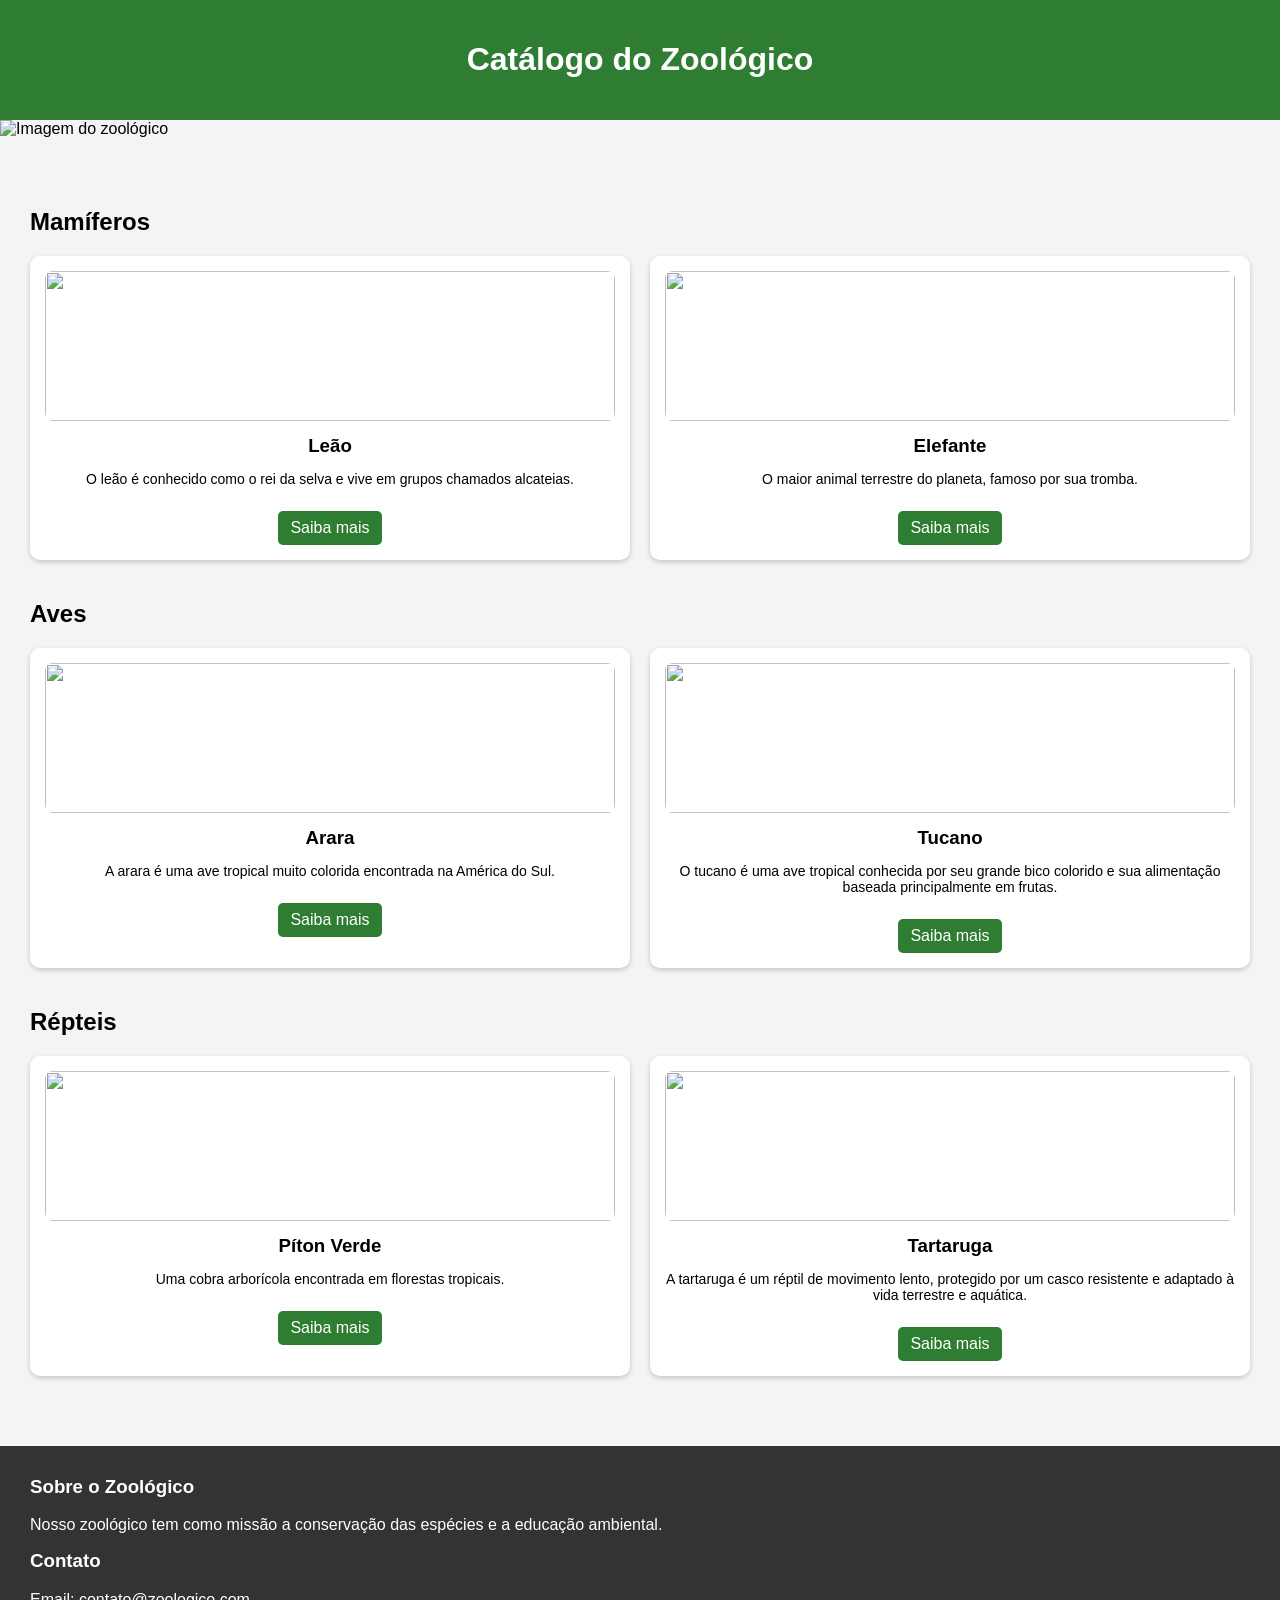
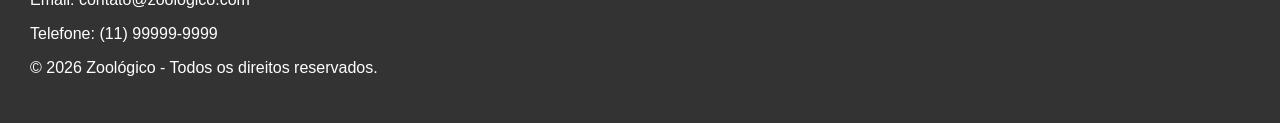
==== index.html @ 5257aa0c "Add files via upload" ====
<!DOCTYPE html> <!-- Define que o documento usa HTML5 -->
<html lang="pt-br"> <!-- Início do HTML e idioma da página -->

<head> <!-- Cabeçalho da página (configurações e estilos) -->
<meta charset="UTF-8"> <!-- Permite acentos e caracteres especiais -->
<meta name="viewport" content="width=device-width, initial-scale=1.0"> <!-- Responsividade em celulares -->
<title>Catálogo do Zoológico</title> <!-- Título que aparece na aba do navegador -->


</head>

<body> <!-- Início do conteúdo visível da página -->

<header> <!-- Cabeçalho do site -->
<h1>Catálogo do Zoológico</h1> <!-- Título principal -->
</header>

<section class="banner"> <!-- Seção da imagem principal -->
<img src="https://dynamic-media-cdn.tripadvisor.com/media/photo-o/30/90/44/1d/nova-fachada-do-zoo-sao.jpg?w=900&h=500&s=1" alt="Imagem do zoológico">
</section>



</section>

<section class="animais"> <!-- Área com lista de animais -->

<h2>Mamíferos</h2> <!-- Título da categoria -->

<div class="grid"> <!-- Grade de cards -->

<div class="card"> <!-- Card do animal -->
<img src="https://upload.wikimedia.org/wikipedia/commons/7/73/Lion_waiting_in_Namibia.jpg">
<h3>Leão</h3>
<p>O leão é conhecido como o rei da selva e vive em grupos chamados alcateias.</p>
<a href="leao1.html" target="_blank">Saiba mais</a>
</div>

<div class="card"> <!-- Card do animal -->
<img src="https://upload.wikimedia.org/wikipedia/commons/3/37/African_Bush_Elephant.jpg">
<h3>Elefante</h3>
<p>O maior animal terrestre do planeta, famoso por sua tromba.</p>
<a href="elefante.html" target="_blank">Saiba mais</a>
</div>

</div>

<h2>Aves</h2> <!-- Categoria aves -->

<div class="grid">

<div class="card"> <!-- Card do animal -->
<img src="https://s1.static.brasilescola.uol.com.br/be/conteudo/images/arara-azul.jpg">
<h3>Arara</h3>
<p>A arara é uma ave tropical muito colorida encontrada na América do Sul.</p>
<a href="arara.html" target="_blank">Saiba mais</a>
</div>

<div class="card"> <!-- Card do animal -->
<img src="https://encrypted-tbn0.gstatic.com/images?q=tbn:ANd9GcT-Q-K8sFMa5mlEY-KuoNthKukAfFhszqX4SQ&s">
<h3>Tucano</h3>
<p>O tucano é uma ave tropical conhecida por seu grande bico colorido e sua alimentação baseada principalmente em frutas.</p>
<a href="tucano.html" target="_blank">Saiba mais</a>
</div>

</div>

<h2>Répteis</h2> <!-- Categoria répteis -->

<div class="grid">

<div class="card"> <!-- Card do animal -->
<img src="https://encrypted-tbn0.gstatic.com/images?q=tbn:ANd9GcTpHHe9cPnVMQlloplyFQHMvNINW4sCVCExthgiGFIe0U9KidEsibSbfWLd977CLWOhuHbo4s9xUeA0WnYXcRiQuEHkmmIt0wxX_Xgi8uyR&s=10">
<h3>Píton Verde</h3>
<p>Uma cobra arborícola encontrada em florestas tropicais.</p>
<a href="piton.html" target="_blank">Saiba mais</a>
</div>
<div class="card"> <!-- Card do animal -->
<img src="https://ichef.bbci.co.uk/ace/ws/640/cpsprodpb/106BF/production/_127336276_leatherbackseaturtle.jpg.webp">
<h3>Tartaruga</h3>
<p>A tartaruga é um réptil de movimento lento, protegido por um casco resistente e adaptado à vida terrestre e aquática.</p>
<a href="tartaruga.html" target="_blank">Saiba mais</a>
</div>

</div>

</section>

<footer> <!-- Rodapé institucional -->

<h3>Sobre o Zoológico</h3> <!-- Título institucional -->
<p>Nosso zoológico tem como missão a conservação das espécies e a educação ambiental.</p>

<h3>Contato</h3>
<p>Email: contato@zoologico.com</p>
<p>Telefone: (11) 99999-9999</p>

<p>© 2026 Zoológico - Todos os direitos reservados.</p>

</footer> <!-- Fim do rodapé -->

</body> <!-- Fim do conteúdo -->
<style> /* Início do CSS (estilo da página) */

    /* Estilo geral do corpo da página */
    body{
        font-family: Arial, sans-serif; /* Fonte do texto */
        margin:0; /* Remove margens externas */
        background:#f4f4f4; /* Cor de fundo */
    }
    
    /* Estilo do cabeçalho */
    header{
        text-align:center; /* Centraliza o conteúdo */
        background:#2e7d32; /* Cor verde */
        color:white; /* Cor do texto */
        padding:20px; /* Espaçamento interno */
    }
    
    /* Estilo da imagem principal */
    .banner img{
        width:100%; /* Ocupa toda largura */
        height:300px; /* Altura fixa */
        object-fit:cover; /* Ajusta imagem sem deformar */
    }
    
    /* Área das categorias */
    .categorias{
        display:flex; /* Coloca itens lado a lado */
        justify-content:center; /* Centraliza */
        gap:30px; /* Espaço entre categorias */
        padding:20px;
        background:white;
    }
    
    /* Cada categoria */
    .categoria{
        text-align:center;
    }
    
    /* Ícones redondos das categorias */
    .categoria img{
        width:80px;
        height:80px;
        border-radius:50%; /* Deixa a imagem redonda */
        object-fit:cover;
    }
    
    /* Área onde ficam os animais */
    .animais{
        padding:30px;
    }
    
    /* Título de cada categoria de animal */
    .animais h2{
        margin-top:40px;
    }
    
    /* Grid de animais */
    .grid{
        display:grid;
        grid-template-columns:repeat(auto-fit, minmax(200px,1fr));
        gap:20px;
    }
    
    /* Card de cada animal */
    .card{
        background:white;
        border-radius:10px;
        padding:15px;
        text-align:center;
        box-shadow:0 2px 5px rgba(0,0,0,0.2);
    }
    
    /* Imagem do animal */
    .card img{
        width:100%;
        height:150px;
        object-fit:cover;
        border-radius:8px;
        object-fit:contain; /* mostra a imagem inteira */
    }
    
    /* Nome do animal */
    .card h3{
        margin:10px 0 5px;
    }
    
    /* Descrição do animal */
    .card p{
        font-size:14px;
    }
    
    /* Botão de link */
    .card a{
        display:inline-block;
        margin-top:10px;
        padding:8px 12px;
        background:#2e7d32;
        color:white;
        text-decoration:none;
        border-radius:5px;
    }
    
    /* Efeito ao passar o mouse no botão */
    .card a:hover{
        background:#1b5e20;
    }
    
    /* Rodapé institucional */
    footer{
        background:#333;
        color:white;
        padding:30px;
        margin-top:40px;
    }
    
    /* Títulos do rodapé */
    footer h3{
        margin-top:0;
    }
    
    </style> <!-- Fim do CSS -->
</html> <!-- Fim do documento HTML -->
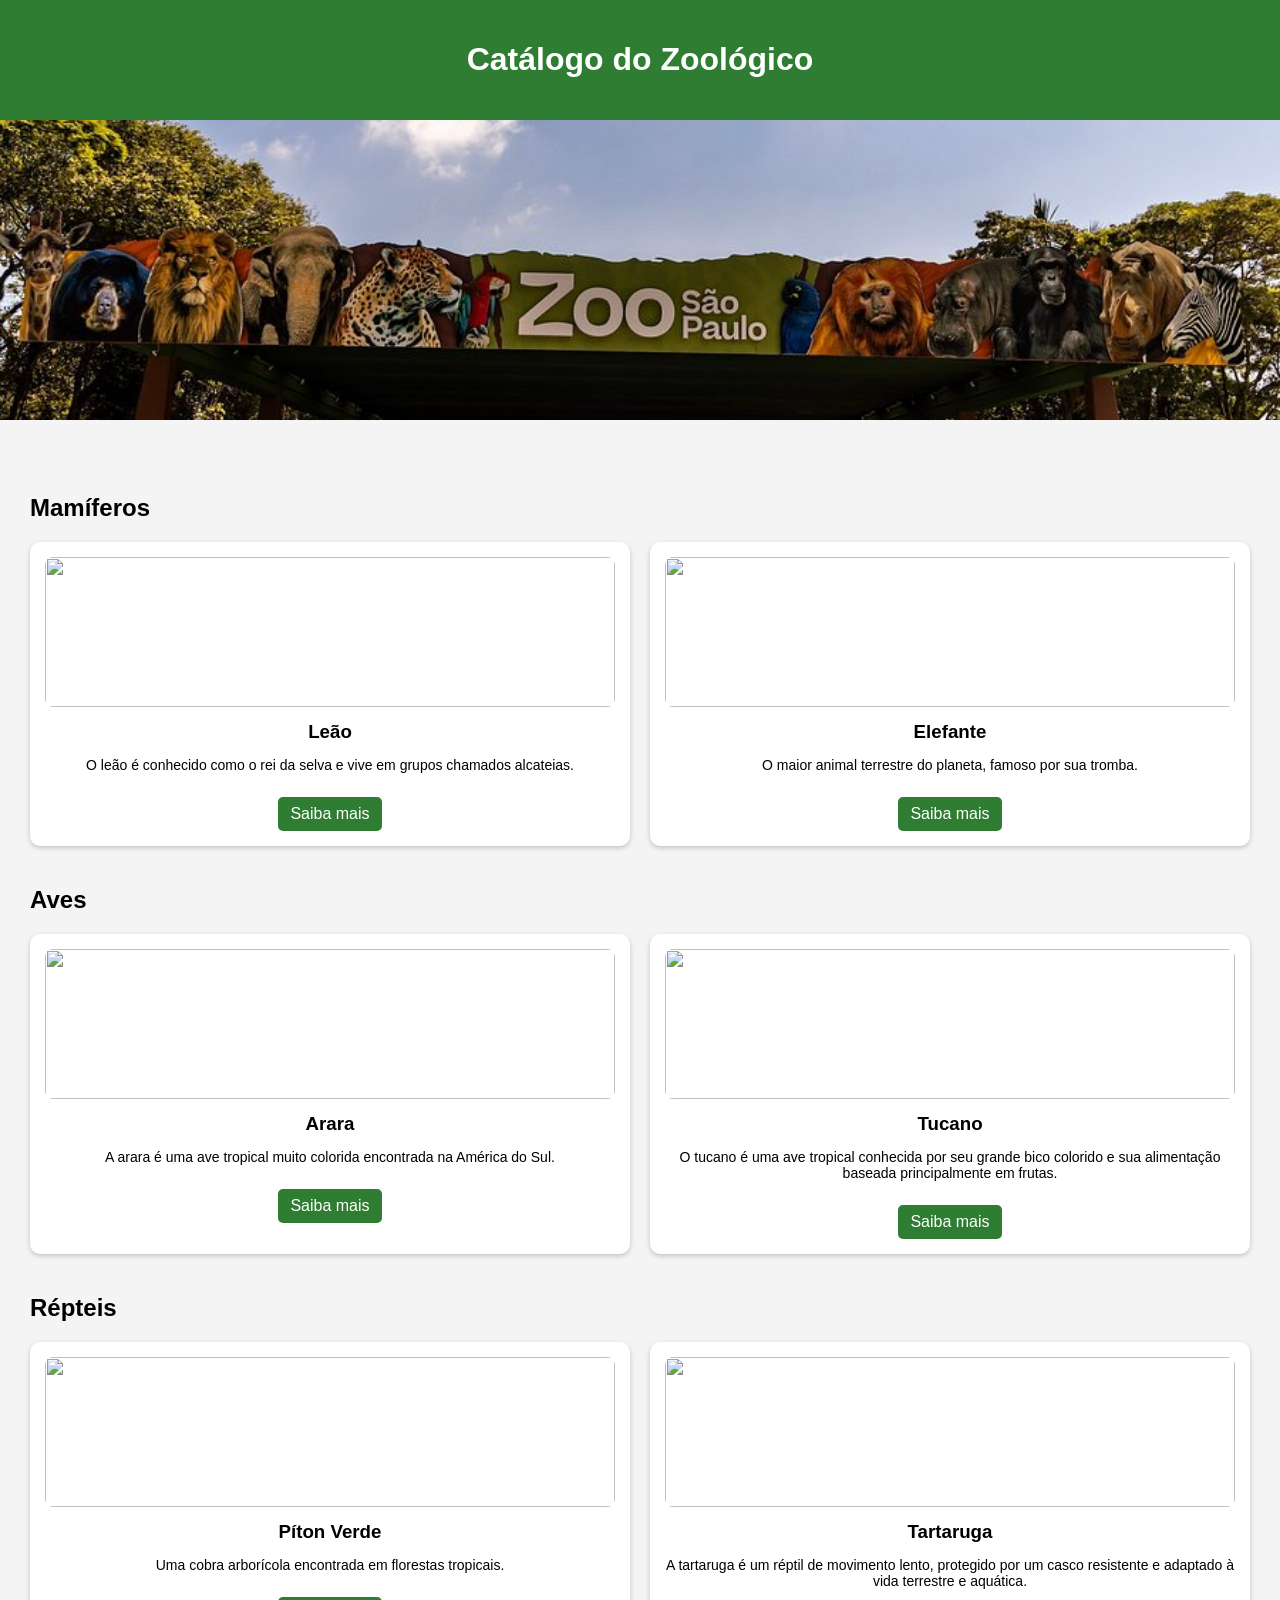
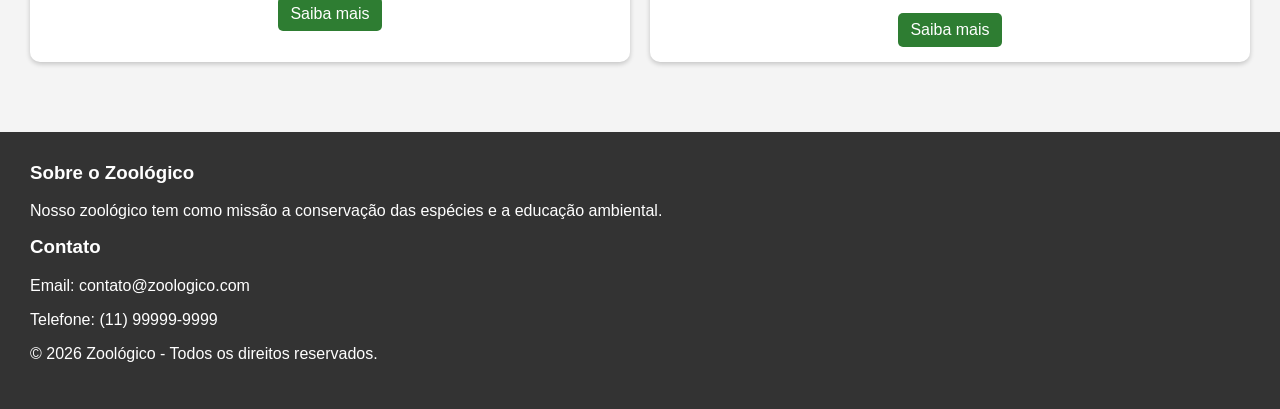
==== commit ab3b3eda: "Update index.html" ====
--- a/index.html
+++ b/index.html
@@ -16,7 +16,7 @@
 </header>
 
 <section class="banner"> <!-- Seção da imagem principal -->
-<img src="https://dynamic-media-cdn.tripadvisor.com/media/photo-o/30/90/44/1d/nova-fachada-do-zoo-sao.jpg?w=900&h=500&s=1" alt="Imagem do zoológico">
+<img src="imagens/zoologico.jpg" alt="Imagem do zoológico">
 </section>
 
 
@@ -221,4 +221,4 @@
     }
     
     </style> <!-- Fim do CSS -->
-</html> <!-- Fim do documento HTML -->+</html> <!-- Fim do documento HTML -->
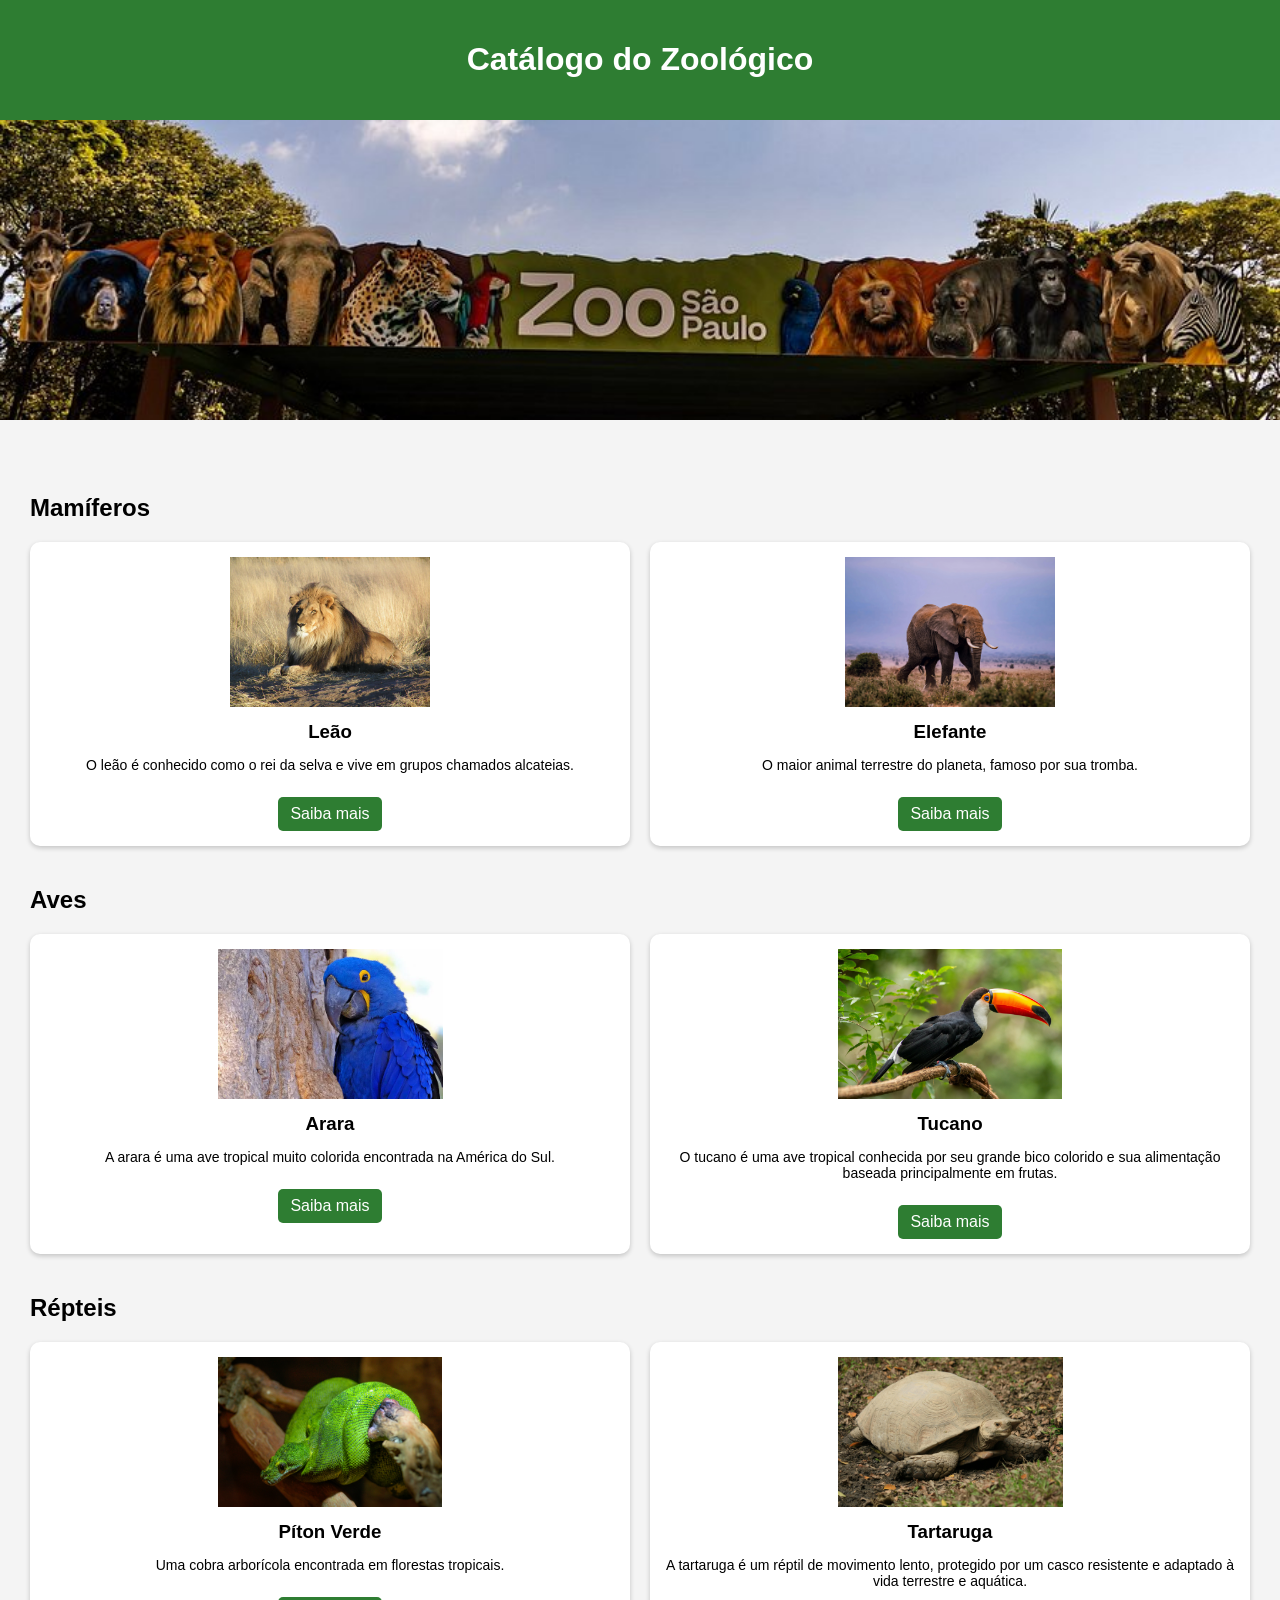
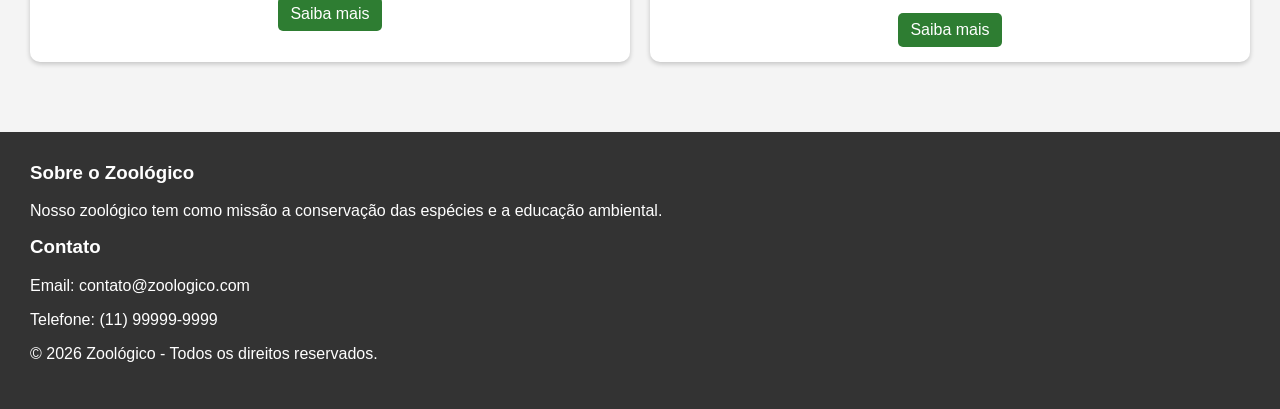
==== commit 4b6ffac7: "Update index.html" ====
--- a/index.html
+++ b/index.html
@@ -30,14 +30,14 @@
 <div class="grid"> <!-- Grade de cards -->
 
 <div class="card"> <!-- Card do animal -->
-<img src="https://upload.wikimedia.org/wikipedia/commons/7/73/Lion_waiting_in_Namibia.jpg">
+<img src="imagens/leao1.jpg">
 <h3>Leão</h3>
 <p>O leão é conhecido como o rei da selva e vive em grupos chamados alcateias.</p>
 <a href="leao1.html" target="_blank">Saiba mais</a>
 </div>
 
 <div class="card"> <!-- Card do animal -->
-<img src="https://upload.wikimedia.org/wikipedia/commons/3/37/African_Bush_Elephant.jpg">
+<img src="imagens/elefante.jpg">
 <h3>Elefante</h3>
 <p>O maior animal terrestre do planeta, famoso por sua tromba.</p>
 <a href="elefante.html" target="_blank">Saiba mais</a>
@@ -50,14 +50,14 @@
 <div class="grid">
 
 <div class="card"> <!-- Card do animal -->
-<img src="https://s1.static.brasilescola.uol.com.br/be/conteudo/images/arara-azul.jpg">
+<img src="imagens/arara-azul.webp">
 <h3>Arara</h3>
 <p>A arara é uma ave tropical muito colorida encontrada na América do Sul.</p>
 <a href="arara.html" target="_blank">Saiba mais</a>
 </div>
 
 <div class="card"> <!-- Card do animal -->
-<img src="https://encrypted-tbn0.gstatic.com/images?q=tbn:ANd9GcT-Q-K8sFMa5mlEY-KuoNthKukAfFhszqX4SQ&s">
+<img src="imagens/tucano.jpg">
 <h3>Tucano</h3>
 <p>O tucano é uma ave tropical conhecida por seu grande bico colorido e sua alimentação baseada principalmente em frutas.</p>
 <a href="tucano.html" target="_blank">Saiba mais</a>
@@ -70,13 +70,13 @@
 <div class="grid">
 
 <div class="card"> <!-- Card do animal -->
-<img src="https://encrypted-tbn0.gstatic.com/images?q=tbn:ANd9GcTpHHe9cPnVMQlloplyFQHMvNINW4sCVCExthgiGFIe0U9KidEsibSbfWLd977CLWOhuHbo4s9xUeA0WnYXcRiQuEHkmmIt0wxX_Xgi8uyR&s=10">
+<img src="imagens/piton.jpg">
 <h3>Píton Verde</h3>
 <p>Uma cobra arborícola encontrada em florestas tropicais.</p>
 <a href="piton.html" target="_blank">Saiba mais</a>
 </div>
 <div class="card"> <!-- Card do animal -->
-<img src="https://ichef.bbci.co.uk/ace/ws/640/cpsprodpb/106BF/production/_127336276_leatherbackseaturtle.jpg.webp">
+<img src="imagens/tartaruga.jpg">
 <h3>Tartaruga</h3>
 <p>A tartaruga é um réptil de movimento lento, protegido por um casco resistente e adaptado à vida terrestre e aquática.</p>
 <a href="tartaruga.html" target="_blank">Saiba mais</a>
